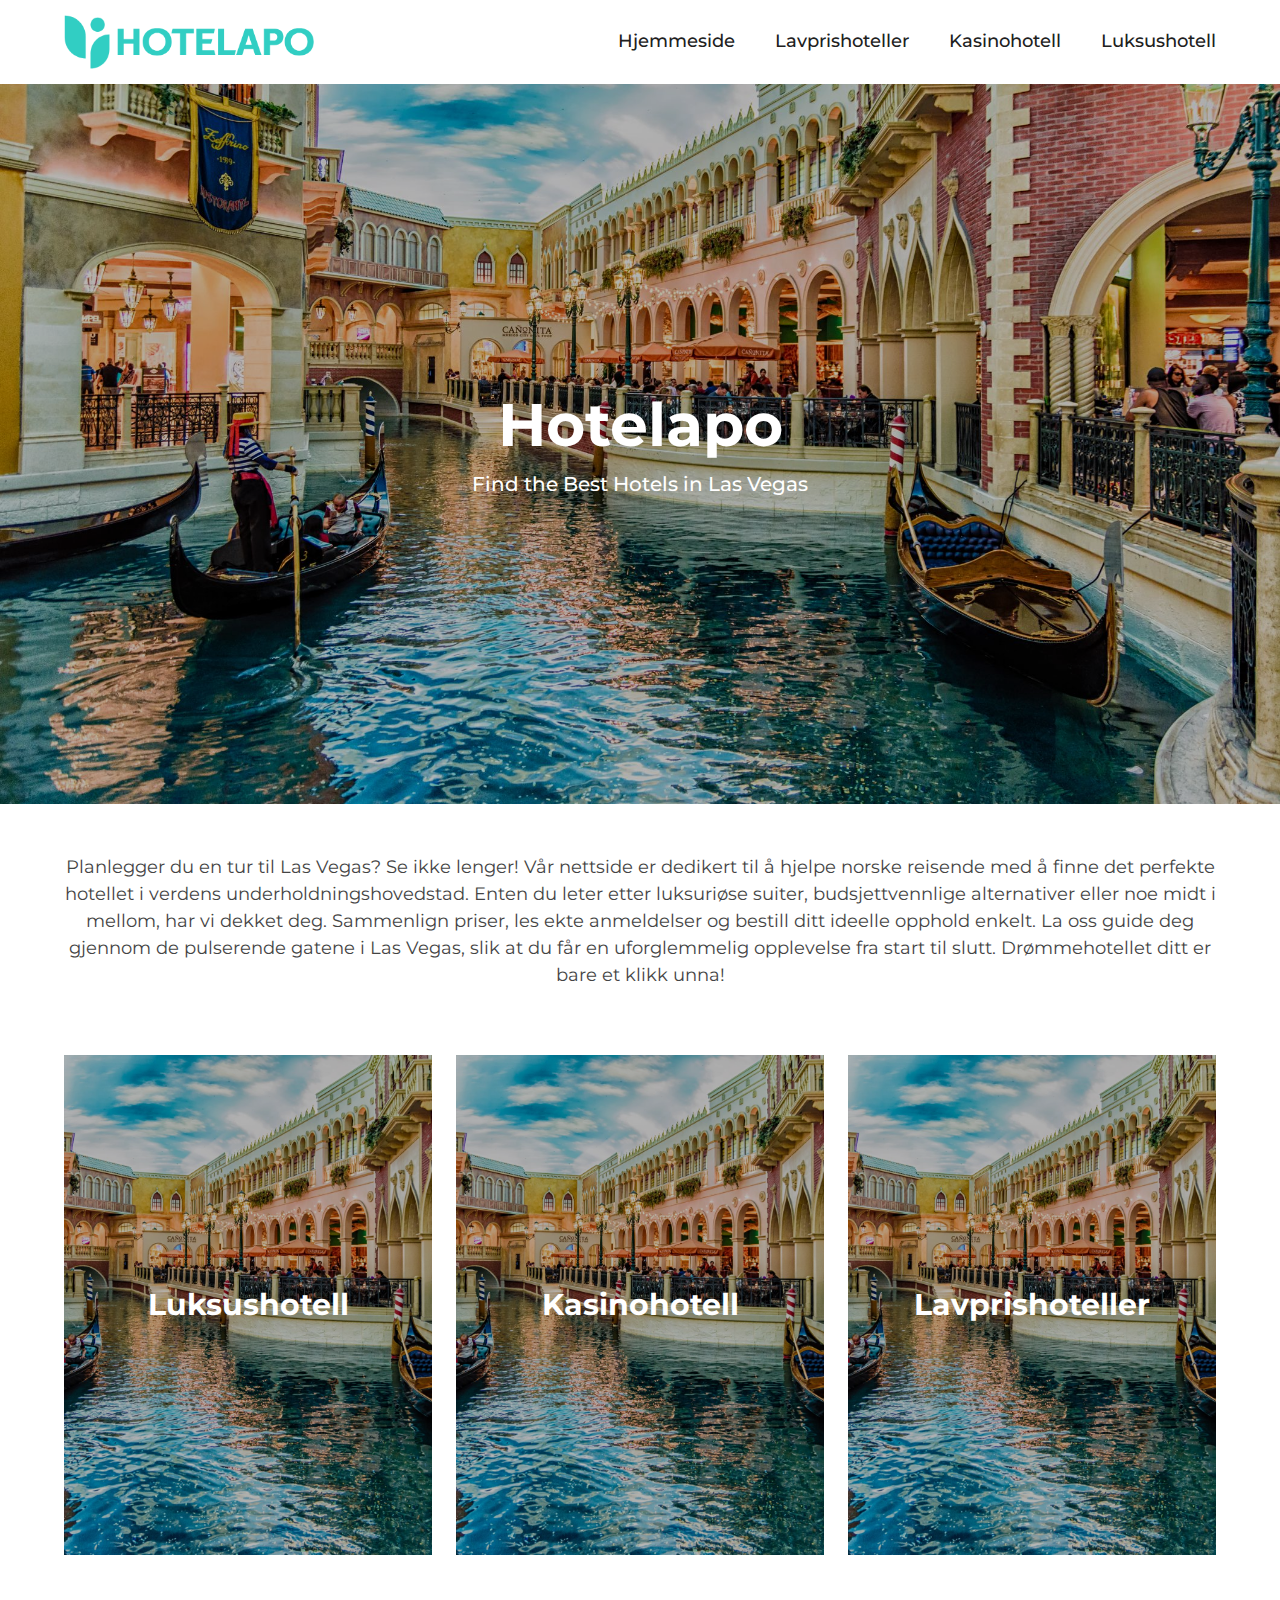
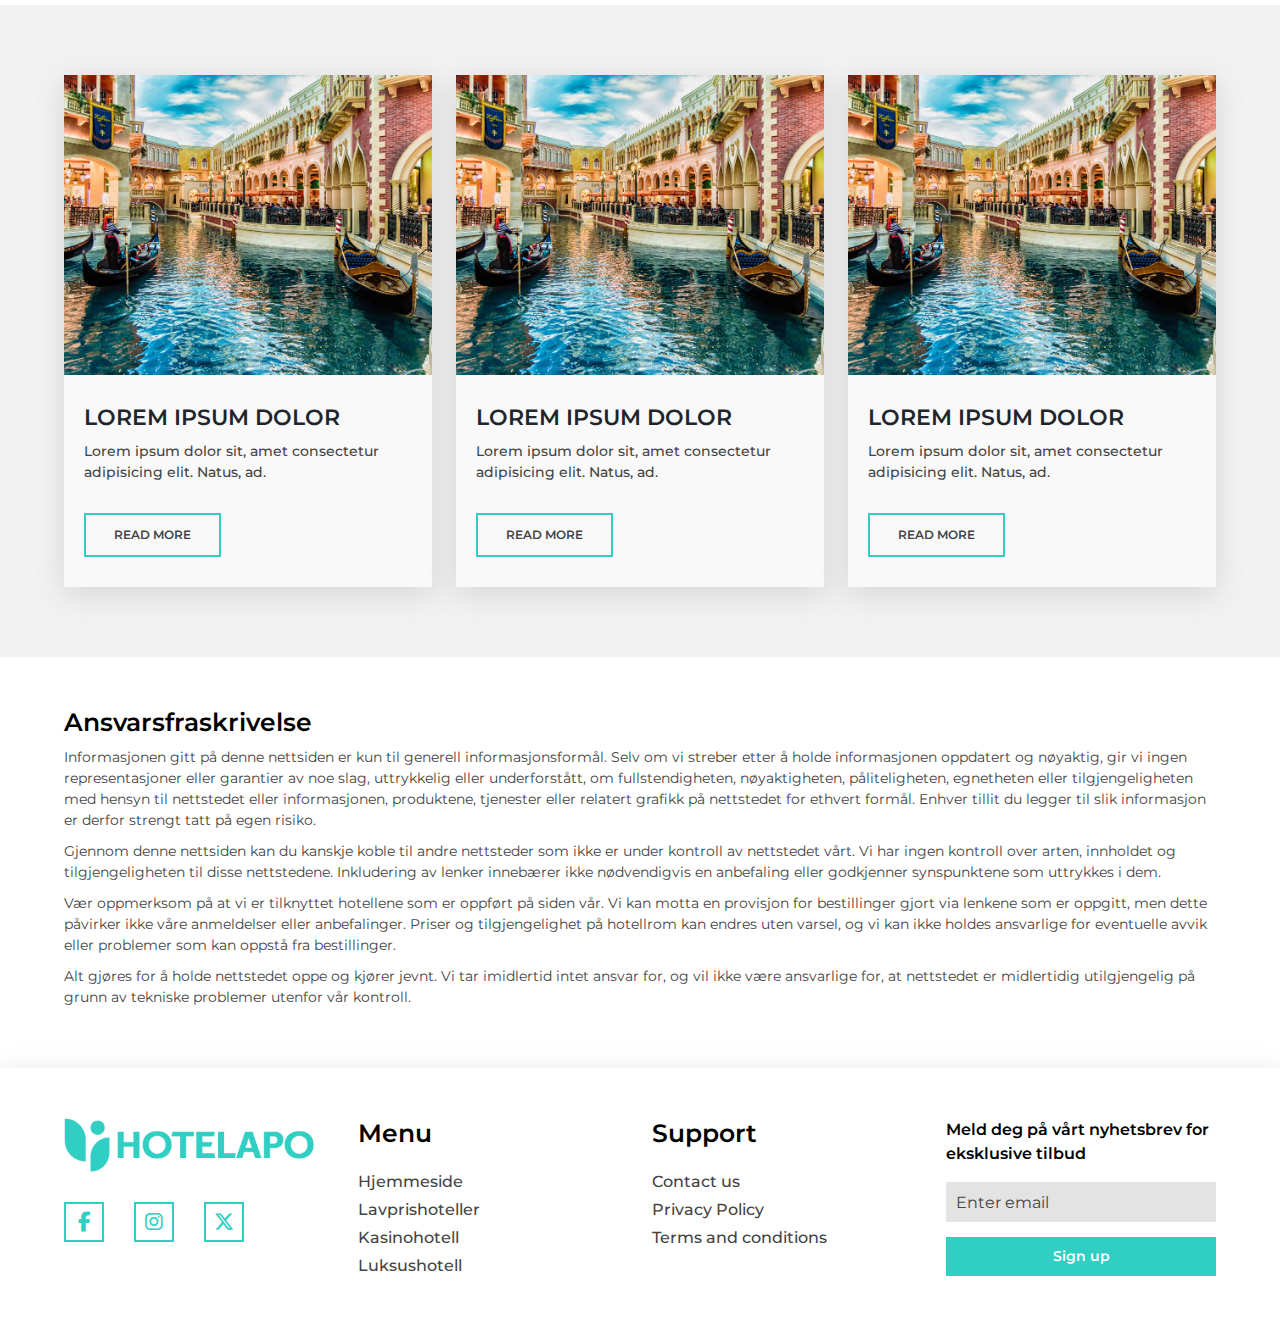
==== index.html @ bb87f0e7 "first commit" ====
<!DOCTYPE html>
<html lang="en">
<head>
    <meta charset="UTF-8">
    <meta name="viewport" content="width=device-width, initial-scale=1.0">
    <link rel="stylesheet" href="assets/css/bootstrap.min.css">
    <link rel="stylesheet" href="https://cdnjs.cloudflare.com/ajax/libs/font-awesome/6.5.2/css/all.min.css">
    <link rel="icon" href="assets/images/fav.png">
    <link rel="stylesheet" href="assets/css/style.css">
    <link rel="stylesheet" href="assets/css/media.css">
    <title>Hjemmeside</title>

</head>
<body>
   

    <div class="site-header">
        <div class="container">
            <nav>
                <div class="site-logo">
                    <a href="index.html">
                        <img src="assets/images/logo.png" alt="">
                    </a>
                </div>
                <div class="main-nav">
                    <ul>
                        <li>
                            <a href="index.html">
                                Hjemmeside
                            </a>
                        </li>
                        <li>
                            <a href="lavprishoteller.html">
                                Lavprishoteller
                            </a>
                        </li>
                        <li>
                            <a href="#">
                                Kasinohotell
                            </a>
                        </li>
                        <li>
                            <a href="#">
                                Luksushotell
                            </a>
                        </li>
                    </ul>
                </div>
            </nav>
        </div>
    </div>

    <div class="site-banner">
        <div class="banner-wrap">
            <div class="banner-text">
                <h1>
                    Hotelapo
                </h1>
                <p>
                    Find the Best Hotels in Las Vegas
                </p>
            </div>
        </div>
    </div>

    <div class="top-text ptb-50">
        <div class="container">
                <p>
                    Planlegger du en tur til Las Vegas? Se ikke lenger! Vår nettside er dedikert til å hjelpe
                    norske reisende med å finne det perfekte hotellet i verdens underholdningshovedstad. Enten
                    du leter etter luksuriøse suiter, budsjettvennlige alternativer eller noe midt i mellom, har vi
                    dekket deg. Sammenlign priser, les ekte anmeldelser og bestill ditt ideelle opphold enkelt. La
                    oss guide deg gjennom de pulserende gatene i Las Vegas, slik at du får en uforglemmelig
                    opplevelse fra start til slutt. Drømmehotellet ditt er bare et klikk unna!
                </p>
        </div>
    </div>

    <div class="link-wrap pb-50">
        <div class="container">
            <div class="row">
                <div class="col-md-4">
                    <div class="link-card">
                        <a href="#">
                            <h3>
                                Luksushotell
                            </h3>
                        </a>
                    </div>
                </div>
                <div class="col-md-4">
                    <div class="link-card">
                        <a href="#">
                            <h3>
                                Kasinohotell
                            </h3>
                        </a>
                    </div>
                </div>
                <div class="col-md-4">
                    <div class="link-card">
                        <a href="#">
                            <h3>
                                Lavprishoteller
                            </h3>
                        </a>
                    </div>
                </div>
            </div>
        </div>
    </div>

    <div class="bolg-sec ">
        <div class="container">
            <div class="row">
                <div class="col-md-4">
                    <div class="blog-wrap">
                        <div class="blog-img">
                            <a href="#">
                                <img src="assets/images/banner.jpg" alt="">
                            </a>
                        </div>
                        <div class="blog-text-wrap">
                            <div class="blog-text">
                                <h3>
                                    Lorem ipsum dolor 
                                </h3>
                                <p>
                                    Lorem ipsum dolor sit, amet consectetur adipisicing elit. Natus, ad.
                                </p>
                            </div>
                            <div class="read-more">
                                <a href="#">
                                    Read More
                                </a>
                            </div>
                        </div>
                    </div>
                </div>

                <div class="col-md-4">
                    <div class="blog-wrap">
                        <div class="blog-img">
                            <a href="#">
                                <img src="assets/images/banner.jpg" alt="">
                            </a>
                        </div>
                        <div class="blog-text-wrap">
                            <div class="blog-text">
                                <h3>
                                    Lorem ipsum dolor 
                                </h3>
                                <p>
                                    Lorem ipsum dolor sit, amet consectetur adipisicing elit. Natus, ad.
                                </p>
                            </div>
                            <div class="read-more">
                                <a href="#">
                                    Read More
                                </a>
                            </div>
                        </div>
                    </div>
                </div>

                <div class="col-md-4">
                    <div class="blog-wrap">
                        <div class="blog-img">
                            <a href="#">
                                <img src="assets/images/banner.jpg" alt="">
                            </a>
                        </div>
                        <div class="blog-text-wrap">
                            <div class="blog-text">
                                <h3>
                                    Lorem ipsum dolor 
                                </h3>
                                <p>
                                    Lorem ipsum dolor sit, amet consectetur adipisicing elit. Natus, ad.
                                </p>
                            </div>
                            <div class="read-more">
                                <a href="#">
                                    Read More
                                </a>
                            </div>
                        </div>
                    </div>
                </div>
            </div>
        </div>
    </div>

    <div class="disclaimer-sec ptb-50">
        <div class="container">
            <h3>
                Ansvarsfraskrivelse
            </h3>
            <p>
                Informasjonen gitt på denne nettsiden er kun til generell informasjonsformål. Selv om vi streber etter å holde informasjonen
                oppdatert og nøyaktig, gir vi ingen representasjoner eller garantier av noe slag, uttrykkelig eller underforstått, om
                fullstendigheten, nøyaktigheten, påliteligheten, egnetheten eller tilgjengeligheten med hensyn til nettstedet eller informasjonen,
                produktene, tjenester eller relatert grafikk på nettstedet for ethvert formål. Enhver tillit du legger til slik informasjon er derfor
                strengt tatt på egen risiko.
            </p>
            <p>
                Gjennom denne nettsiden kan du kanskje koble til andre nettsteder som ikke er under kontroll av nettstedet vårt. Vi har ingen
                kontroll over arten, innholdet og tilgjengeligheten til disse nettstedene. Inkludering av lenker innebærer ikke nødvendigvis en
                anbefaling eller godkjenner synspunktene som uttrykkes i dem.
            </p>
            <p>
                Vær oppmerksom på at vi er tilknyttet hotellene som er oppført på siden vår. Vi kan motta en provisjon for bestillinger gjort via
                lenkene som er oppgitt, men dette påvirker ikke våre anmeldelser eller anbefalinger. Priser og tilgjengelighet på hotellrom kan
                endres uten varsel, og vi kan ikke holdes ansvarlige for eventuelle avvik eller problemer som kan oppstå fra bestillinger.
            </p>
            <p>
                Alt gjøres for å holde nettstedet oppe og kjører jevnt. Vi tar imidlertid intet ansvar for, og vil ikke være ansvarlige for, at
                nettstedet er midlertidig utilgjengelig på grunn av tekniske problemer utenfor vår kontroll.
            </p>
        </div>
    </div>


    <div class="site-footer ptb-50">
        <div class="container">
            <div class="row">
                <div class="col-md-3">
                    <div class="footer-logo">
                        <a href="index.html">
                            <img src="assets/images/logo.png" alt="">
                        </a>
                    </div>
                    <div class="social-links">
                        <ul>
                            <li>
                                <a href="#">
                                    <i class="fa-brands fa-facebook-f"></i>
                                </a>
                            </li>
                            <li>
                                <a href="#">
                                    <i class="fa-brands fa-instagram"></i>
                                </a>
                            </li>
                            <li>
                                <a href="#">
                                    <i class="fa-brands fa-x-twitter"></i>
                                </a>
                            </li>
                        </ul>
                    </div>
                </div>
                <div class="col-md-3">
                    <div class="footer-heading">
                        <h3>
                            Menu
                        </h3>
                    </div>
                    <div class="footer-links">
                        <ul>
                            <li>
                                <a href="#">
                                    Hjemmeside
                                </a>
                            </li>
                            <li>
                                <a href="#">
                                    Lavprishoteller
                                </a>
                            </li>
                            <li>
                                <a href="#">
                                    Kasinohotell
                                </a>
                            </li>
                            <li>
                                <a href="#">
                                    Luksushotell
                                </a>
                            </li>
                        </ul>
                    </div>
                </div>
                <div class="col-md-3">
                    <div class="footer-heading">
                        <h3>
                           Support
                        </h3>
                    </div>
                    <div class="footer-links">
                        <ul>
                            <li>
                                <a href="mailto:info@hotelapo.com">
                                    Contact us
                                </a>
                            </li>
                            <li>
                                <a href="#">
                                    Privacy Policy
                                </a>
                            </li>
                            <li>
                                <a href="#">
                                    Terms and conditions
                                </a>
                            </li>
                          
                        </ul>
                    </div>
                </div>
                <div class="col-md-3">
                    <div class="news-letter">
                        <p>
                            Meld deg på vårt nyhetsbrev for eksklusive tilbud
                        </p>
                        <form >
                            <input type="email" placeholder="Enter email">
                            <button>Sign up</button>
                        </form>
                    </div>
                </div>
            </div>
        </div>
    </div>


     <script src="assets/js/jquery-3.7.1.min.js"></script>
     <script src="assets/js/bootstrap.bundle.min.js"></script>
     <script src="assets/js/custom.js"></script>

 
</body>
</html>
---- assets/css/style.css ----
@import url('https://fonts.googleapis.com/css2?family=Montserrat:ital,wght@0,100..900;1,100..900&display=swap');

*{
    margin: 0;
    padding: 0;
    box-sizing: border-box;
}
body{
    margin: 0;
    padding: 0;
    font-family: "Montserrat", sans-serif;
}
ul{
    list-style:none;
    padding-left:0;
    margin-bottom:0
}
a{
    text-decoration:none
}
img{
    max-width: 100%;
}
.container{
    max-width:1300px;
    padding: 0 5%;

}
.ptb-70{
    padding:70px 0
}
.ptb-50{
    padding:50px 0
}
.pt-50{
padding-top: 50px;
}
.pb-50{
    padding-bottom: 50px;
}
.ptb-30{
    padding:30px 0
}


/* header css start  */
.site-header {
    box-shadow: rgba(100, 100, 111, 0.2) 0px 7px 29px 0px;
    padding: 15px 0;
}
.site-logo img {
    max-width: 250px;
}
.main-nav ul li a {
    font-size: 18px;
    font-weight: 500;
    color: #202020;
    position: relative;
    transition: all 0.3s linear;
}
.main-nav ul li a::before{
    content: '';
    position: absolute;
    bottom: -7px;
    left: 0;
    width: 0%;
    height: 1px;
    background-color: #31cec3;
    transition: all 0.3s linear;

}
.main-nav ul li a:hover::before, .main-nav ul li a.active{
    width: 100%;
}
.main-nav ul li a:hover, .main-nav ul li a.active{
    color: #31cec3;
}
.main-nav ul {
    display: flex;
    align-items: center;
    gap: 40px;
}
nav {
    display: flex;
    align-items: center;
    justify-content: space-between;
}
/* header css end */

/* banner section css start */
.site-banner{
    background-image: url(../images/banner.jpg);
    background-position: center;
    background-repeat: no-repeat;
    background-size: cover;
    height: 80vh;
    position: relative;
}
.site-banner::before, .link-card a::before{
    content: '';
    position: absolute;
    top: 0;
    left: 0;
    height: 100%;
    width: 100%;
    background-color: #00000047;
}
.banner-wrap{
    height: 100%;
    width: 100%;
    display: flex;
    justify-content: center;
    align-items: center;
    position: relative;
}
.banner-text h1 {
    color: #fff;
    font-size: 60px;
    font-weight: 700;
    text-align: center;
}
.banner-text p{
    font-size: 20px;
    color: #fff;
    text-align: center;
    margin-bottom: 0;
    font-weight: 500;
}
.top-text p{
    font-size: 18px;
    text-align: center;
    color: #444;
}
/* banner section css end */

/* link card section css start */
.link-card{
    background-image: url(../images/banner.jpg);
    background-position: center;
    background-repeat: no-repeat;
    background-size: cover;
    height: 500px;

}
.link-card a{
    height: 100%;
    width: 100%;
    display: flex;
    align-items: center;
    justify-content: center;
    position: relative;
}
.link-card h3 {
    font-size: 30px;
    color: #fff;
    font-weight: 700;
    margin-bottom: 0;
    position: relative;
}
/* link card section css end */

/* blog card css start */
.blog-img {
    height: 300px;
}
.blog-img img{
    height: 100%;
    width: 100%;
    object-fit: cover;
}
.blog-wrap {
    background-color: #f9f9f9;
    box-shadow: rgba(100, 100, 111, 0.2) 0px 7px 29px 0px;
}
.blog-text h3 {
    font-size: 22px;
    font-weight: 600;
    text-transform: uppercase;
    margin-bottom: 10px;
}
.blog-text p {
    font-size: 14px;
    color: #444;
    font-weight: 500;
}
.read-more {
    margin-top: 30px;
}
.read-more a{
    border: 2px solid #31cec3;
    color: #444;
    display: inline-block;
    font-weight: 600;
    font-size: 12px;
    line-height: 24px;
    padding: 8px 28px;
    text-transform: uppercase;
    text-decoration: none;
    transition: all 1s ease 0s;
}
.read-more a:hover{
    background-color: #31cec3;
    color: #fff;
}
.blog-text-wrap{
    padding: 30px 20px;
}
.bolg-sec {
    background-color: #f2f2f2;
    padding: 70px 0;
}
/* blog card css end */
/* disclaimer section css start */
.disclaimer-sec h3 {
    font-size: 25px;
    color: #000;
    font-weight: 600;
    margin-bottom: 10px;
}
.disclaimer-sec p {
    font-size: 14px;
    margin-bottom: 10px;
    color: #444;
}
/* disclaimer section css end */
/* footer section css start */
.site-footer{
    box-shadow: rgba(100, 100, 111, 0.2) 0px 7px 29px 0px;
}
.footer-logo img {
    max-width: 250px;
}
.social-links ul li a {
    display: flex;
    justify-content: center;
    align-items: center;
    height: 40px;
    width: 40px;
    border: 2px solid #31cec3;
    padding: 5px;
    font-size: 20px;
    color: #31cec3;
    transition: all 0.3s linear;


}
.social-links ul li a:hover{
    background-color: #31cec3;
    color: #fff;
}
.social-links ul {
    display: flex;
    gap: 30px;
    align-items: center;
}
.footer-logo {
    margin-bottom: 30px;
}
.footer-heading{
    margin-bottom: 20px;
}
.footer-heading h3 {
    font-size: 25px;
    font-weight: 600;
    color: #000;
    line-height: normal;
}
.footer-links ul li a {
    font-size: 16px;
    color: #444;
    font-weight: 500;
}
.footer-links ul li{
    padding: 2px 0;
}
.news-letter p {
    color: #000;
    font-weight: 600;
    font-size: 16px;
    
}
.news-letter input {
    width: 100%;
    height: 40px;
    border: none;
    background-color: #44444426;
    padding: 10px;
}
.news-letter input::placeholder{
    color: #444;
}
.news-letter button {
    width: 100%;
    display: flex;
    align-items: center;
    justify-content: center;
    background-color: #31cec3;

    border: 2px solid #31cec3;
    margin-top: 15px;
    padding: 7px;
    font-size: 14px;
    font-weight: 600;
    color: #ffffff;
}
/* footer section end */

/* sub pages css start */
.moretext, .moretextt {
    display: none;
  }
  a.moreless-button {
    border: 2px solid #31cec3;
    color: #444;
    display: inline-block;
    font-weight: 600;
    font-size: 12px;
    line-height: 24px;
    padding: 8px 28px;
    text-transform: uppercase;
    text-decoration: none;
    transition: all 1s ease 0s;
}
.more-btn{
    text-align: center;
}
a.moreless-button:hover{
    background-color: #31cec3;
    color: #fff;
}
.site-heading h2 {
    text-align: center;
    font-size: 35px;
    padding: 0 30px;
    font-weight: 500;
    text-transform: uppercase;
    padding-bottom: 30px;
    line-height: 1.1;
    background-image: url(../images/section-seprator.png);
    background-repeat: no-repeat;
    background-position: center bottom;
}
.hote-img {
    height: 350px;
}
.hote-img img{
    height: 100%;
    width: 100%;
    object-fit: cover;
}
.hotel-text h3 {
    font-size: 25px;
    font-weight: 700;
    margin-bottom: 10px;
    line-height: 1.1;
    color: #000;
}
.hotel-text p {
    font-size: 14px;
    color: #000;
}
.hotel-text ul {
    list-style: disc;
    padding-left: 20px;
    margin: 10px;
}
.hotel-text ul li {
    font-size: 14px;
    font-weight: 500;
    color: #000;
    padding: 1px 0;
}
.hotel-wrap {
    background-color: #f2f2f2;
}
.hotel-text {
    padding: 20px;
}
.price p {
    margin-bottom: 0;
    color: #31cec3;
    font-weight: 500;
}
.read-vist-btn {
    display: flex;
    gap: 10px;
    align-items: center;
}
.read-vist-btn .read-more{
    margin-top: 10px;
}
/* sub pages css end */
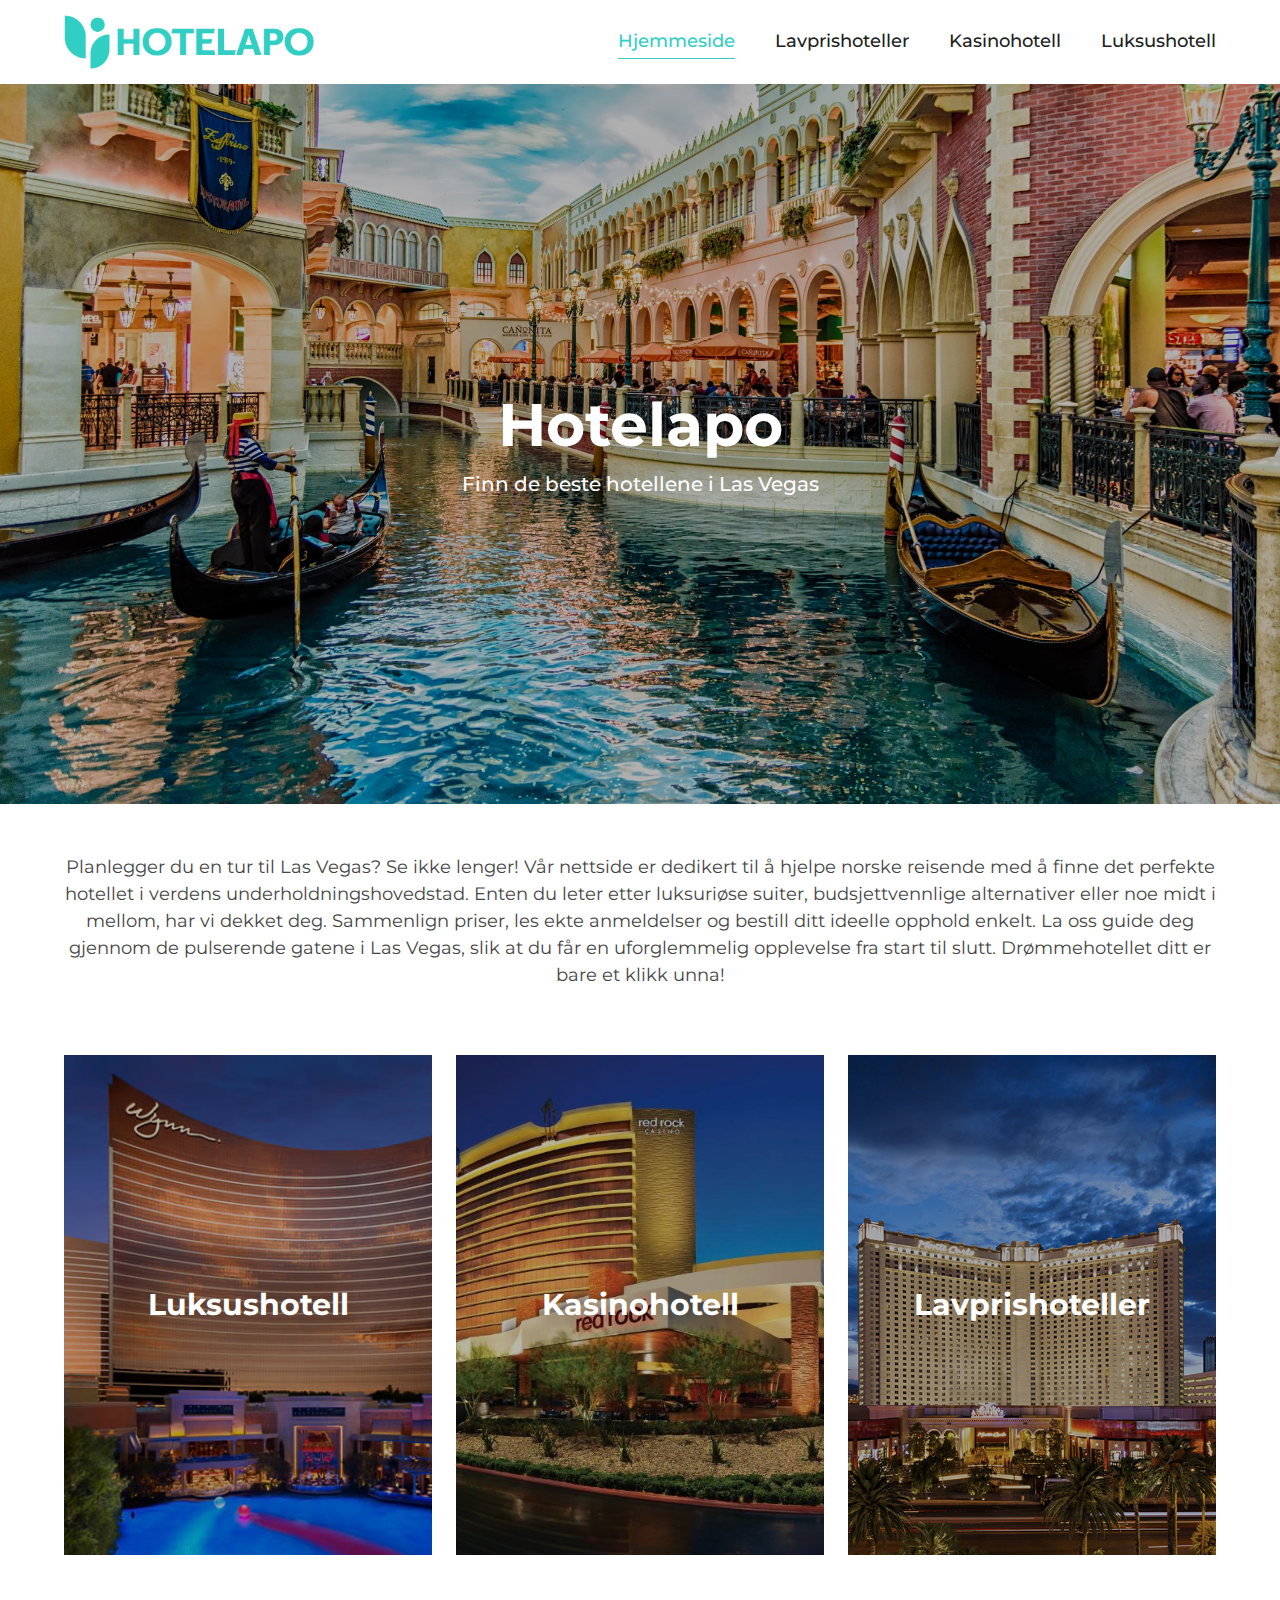
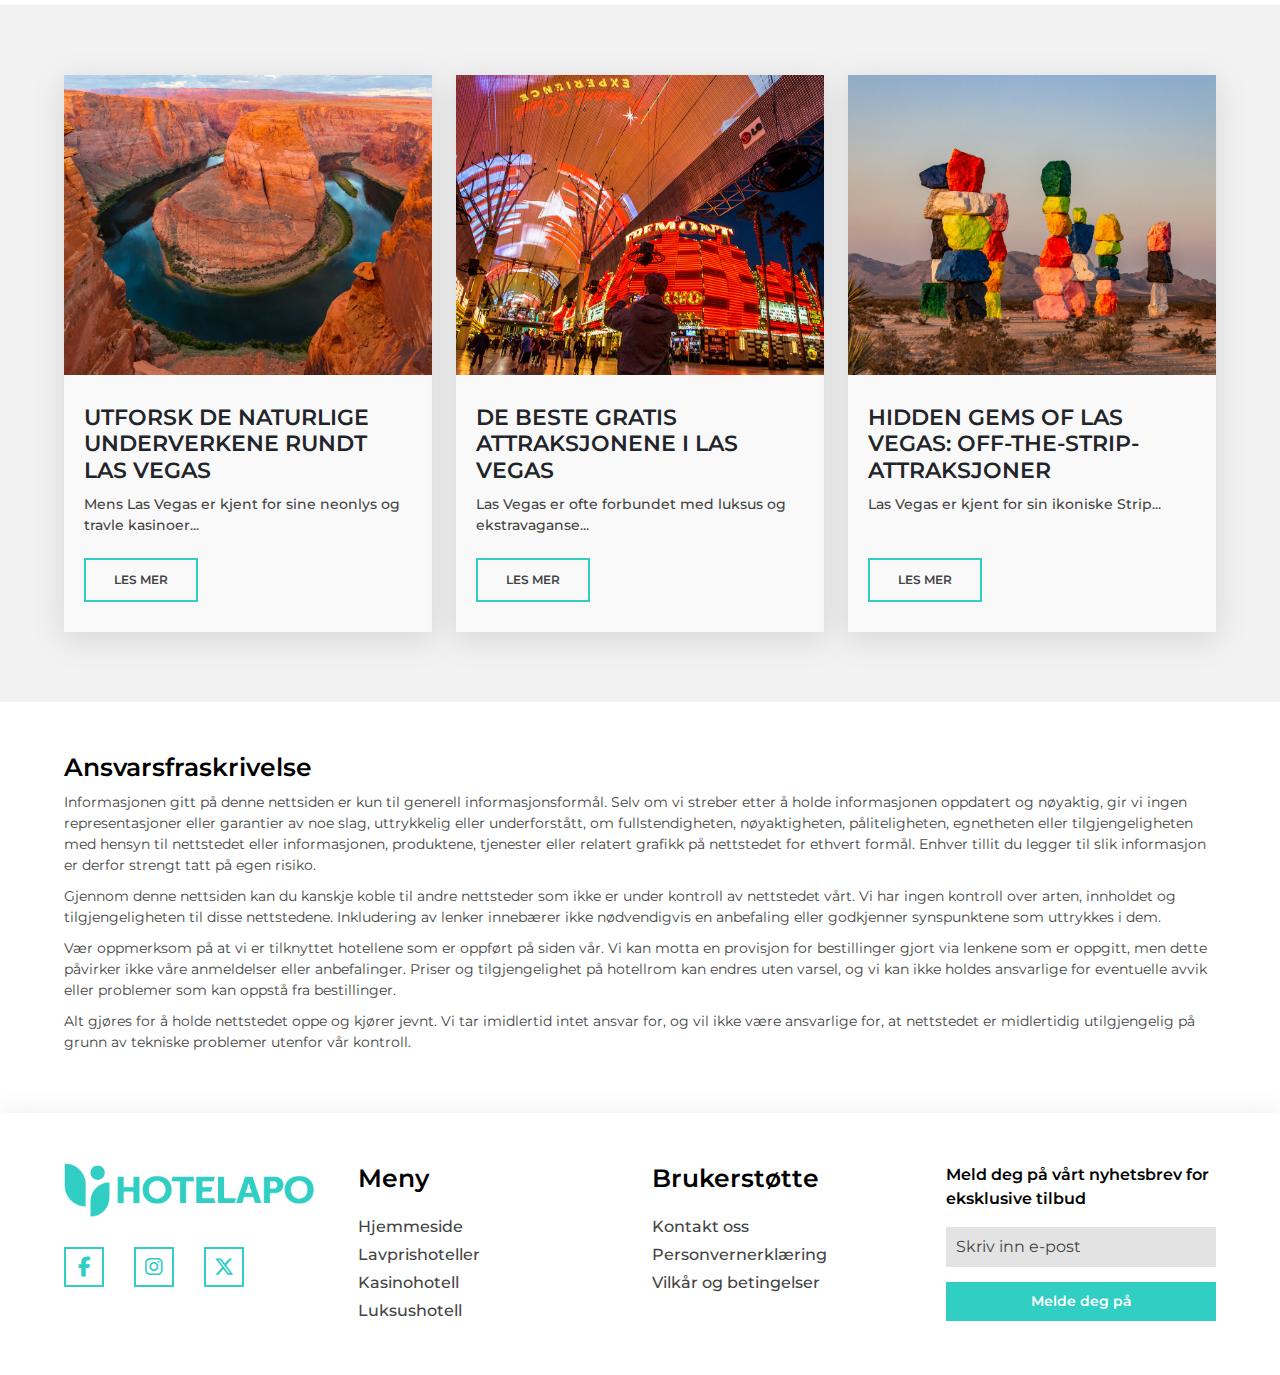
==== commit 47a6fcb2: "done" ====
--- a/index.html
+++ b/index.html
@@ -25,7 +25,7 @@
                 <div class="main-nav">
                     <ul>
                         <li>
-                            <a href="index.html">
+                            <a href="index.html" class="active">
                                 Hjemmeside
                             </a>
                         </li>
@@ -35,16 +35,22 @@
                             </a>
                         </li>
                         <li>
-                            <a href="#">
+                            <a href="kasinohotell.html">
                                 Kasinohotell
                             </a>
                         </li>
                         <li>
-                            <a href="#">
+                            <a href="luksushotell.html">
                                 Luksushotell
                             </a>
                         </li>
                     </ul>
+                    <div class="close">
+                        <i class="fa-solid fa-x"></i>
+                    </div>
+                </div>
+                <div class="toggle">
+                    <i class="fa-solid fa-bars"></i>
                 </div>
             </nav>
         </div>
@@ -57,7 +63,8 @@
                     Hotelapo
                 </h1>
                 <p>
-                    Find the Best Hotels in Las Vegas
+              
+                    Finn de beste hotellene i Las Vegas
                 </p>
             </div>
         </div>
@@ -80,8 +87,8 @@
         <div class="container">
             <div class="row">
                 <div class="col-md-4">
-                    <div class="link-card">
-                        <a href="#">
+                    <div class="link-card" style="background-image: url(assets/images/link-card-1.jpg);">
+                        <a href="luksushotell.html">
                             <h3>
                                 Luksushotell
                             </h3>
@@ -89,8 +96,8 @@
                     </div>
                 </div>
                 <div class="col-md-4">
-                    <div class="link-card">
-                        <a href="#">
+                    <div class="link-card" style="background-image: url(assets/images/link-card-2.jpg);">
+                        <a href="kasinohotell.html">
                             <h3>
                                 Kasinohotell
                             </h3>
@@ -98,8 +105,8 @@
                     </div>
                 </div>
                 <div class="col-md-4">
-                    <div class="link-card">
-                        <a href="#">
+                    <div class="link-card" style="background-image: url(assets/images/link-card-3.jpg);">
+                        <a href="lavprishoteller.html">
                             <h3>
                                 Lavprishoteller
                             </h3>
@@ -116,22 +123,22 @@
                 <div class="col-md-4">
                     <div class="blog-wrap">
                         <div class="blog-img">
-                            <a href="#">
-                                <img src="assets/images/banner.jpg" alt="">
+                            <a href="blog.html">
+                                <img src="assets/images/blog2.jpg" alt="">
                             </a>
                         </div>
                         <div class="blog-text-wrap">
                             <div class="blog-text">
                                 <h3>
-                                    Lorem ipsum dolor 
+                                    Utforsk de naturlige underverkene rundt Las Vegas
                                 </h3>
                                 <p>
-                                    Lorem ipsum dolor sit, amet consectetur adipisicing elit. Natus, ad.
+                                    Mens Las Vegas er kjent for sine neonlys og travle kasinoer...
                                 </p>
                             </div>
                             <div class="read-more">
-                                <a href="#">
-                                    Read More
+                                <a href="blog.html">
+                                    Les mer
                                 </a>
                             </div>
                         </div>
@@ -141,22 +148,22 @@
                 <div class="col-md-4">
                     <div class="blog-wrap">
                         <div class="blog-img">
-                            <a href="#">
-                                <img src="assets/images/banner.jpg" alt="">
+                            <a href="blog.html">
+                                <img src="assets/images/blog3.jpg" alt="">
                             </a>
                         </div>
                         <div class="blog-text-wrap">
                             <div class="blog-text">
                                 <h3>
-                                    Lorem ipsum dolor 
+                                    De beste gratis attraksjonene i Las Vegas
                                 </h3>
                                 <p>
-                                    Lorem ipsum dolor sit, amet consectetur adipisicing elit. Natus, ad.
+                                    Las Vegas er ofte forbundet med luksus og ekstravaganse...
                                 </p>
                             </div>
                             <div class="read-more">
-                                <a href="#">
-                                    Read More
+                                <a href="blog.html">
+                                    Les mer
                                 </a>
                             </div>
                         </div>
@@ -166,22 +173,22 @@
                 <div class="col-md-4">
                     <div class="blog-wrap">
                         <div class="blog-img">
-                            <a href="#">
-                                <img src="assets/images/banner.jpg" alt="">
+                            <a href="blog.html">
+                                <img src="assets/images/blog4.jpg" alt="">
                             </a>
                         </div>
                         <div class="blog-text-wrap">
                             <div class="blog-text">
                                 <h3>
-                                    Lorem ipsum dolor 
+                                    Hidden Gems of Las Vegas: Off-the-Strip-attraksjoner
                                 </h3>
                                 <p>
-                                    Lorem ipsum dolor sit, amet consectetur adipisicing elit. Natus, ad.
+                                    Las Vegas er kjent for sin ikoniske Strip...
                                 </p>
                             </div>
                             <div class="read-more">
-                                <a href="#">
-                                    Read More
+                                <a href="blog.html">
+                                    Les mer
                                 </a>
                             </div>
                         </div>
@@ -253,28 +260,28 @@
                 <div class="col-md-3">
                     <div class="footer-heading">
                         <h3>
-                            Menu
+                            Meny
                         </h3>
                     </div>
                     <div class="footer-links">
                         <ul>
                             <li>
-                                <a href="#">
+                                <a href="index.html">
                                     Hjemmeside
                                 </a>
                             </li>
                             <li>
-                                <a href="#">
+                                <a href="lavprishoteller.html">
                                     Lavprishoteller
                                 </a>
                             </li>
                             <li>
-                                <a href="#">
+                                <a href="kasinohotell.html">
                                     Kasinohotell
                                 </a>
                             </li>
                             <li>
-                                <a href="#">
+                                <a href="luksushotell.html">
                                     Luksushotell
                                 </a>
                             </li>
@@ -284,24 +291,24 @@
                 <div class="col-md-3">
                     <div class="footer-heading">
                         <h3>
-                           Support
+                            Brukerstøtte
                         </h3>
                     </div>
                     <div class="footer-links">
                         <ul>
                             <li>
                                 <a href="mailto:info@hotelapo.com">
-                                    Contact us
-                                </a>
-                            </li>
-                            <li>
-                                <a href="#">
-                                    Privacy Policy
-                                </a>
-                            </li>
-                            <li>
-                                <a href="#">
-                                    Terms and conditions
+                                    Kontakt oss
+                                </a>
+                            </li>
+                            <li>
+                                <a href="privacy-policy.html">
+                                    Personvernerklæring
+                                </a>
+                            </li>
+                            <li>
+                                <a href="term-and-condition.html">
+                                    Vilkår og betingelser
                                 </a>
                             </li>
                           
@@ -314,8 +321,8 @@
                             Meld deg på vårt nyhetsbrev for eksklusive tilbud
                         </p>
                         <form >
-                            <input type="email" placeholder="Enter email">
-                            <button>Sign up</button>
+                            <input type="email" placeholder="Skriv inn e-post">
+                            <button>Melde deg på</button>
                         </form>
                     </div>
                 </div>
--- a/assets/css/style.css
+++ b/assets/css/style.css
@@ -1,45 +1,57 @@
 @import url('https://fonts.googleapis.com/css2?family=Montserrat:ital,wght@0,100..900;1,100..900&display=swap');
-
-*{
+html{
+    font-size: 16px;
+}
+* {
     margin: 0;
     padding: 0;
     box-sizing: border-box;
 }
-body{
+
+body {
     margin: 0;
     padding: 0;
     font-family: "Montserrat", sans-serif;
 }
-ul{
-    list-style:none;
-    padding-left:0;
-    margin-bottom:0
-}
-a{
-    text-decoration:none
-}
-img{
+
+ul {
+    list-style: none;
+    padding-left: 0;
+    margin-bottom: 0
+}
+
+a {
+    text-decoration: none
+}
+
+img {
     max-width: 100%;
 }
-.container{
-    max-width:1300px;
+
+.container {
+    max-width: 1300px;
     padding: 0 5%;
 
 }
-.ptb-70{
-    padding:70px 0
-}
-.ptb-50{
-    padding:50px 0
-}
-.pt-50{
-padding-top: 50px;
-}
-.pb-50{
+
+.ptb-70 {
+    padding: 70px 0
+}
+
+.ptb-50 {
+    padding: 50px 0
+}
+
+.pt-50 {
+    padding-top: 50px;
+}
+
+.pb-50 {
     padding-bottom: 50px;
 }
-.ptb-30{
-    padding:30px 0
+
+.ptb-30 {
+    padding: 30px 0
 }
 
 
@@ -48,17 +60,26 @@
     box-shadow: rgba(100, 100, 111, 0.2) 0px 7px 29px 0px;
     padding: 15px 0;
 }
+.fixed-header {
+    position: fixed;
+    z-index: 99;
+    background-color: #fff;
+    width: 100%;
+}
+
 .site-logo img {
     max-width: 250px;
 }
+
 .main-nav ul li a {
-    font-size: 18px;
+    font-size: 1.125rem;
     font-weight: 500;
     color: #202020;
     position: relative;
     transition: all 0.3s linear;
 }
-.main-nav ul li a::before{
+
+.main-nav ul li a::before {
     content: '';
     position: absolute;
     bottom: -7px;
@@ -69,26 +90,35 @@
     transition: all 0.3s linear;
 
 }
-.main-nav ul li a:hover::before, .main-nav ul li a.active{
-    width: 100%;
-}
-.main-nav ul li a:hover, .main-nav ul li a.active{
+
+.main-nav ul li a:hover::before,
+.main-nav ul li a.active::before {
+    width: 100%;
+}
+
+.main-nav ul li a:hover,
+.main-nav ul li a.active {
     color: #31cec3;
 }
+
 .main-nav ul {
     display: flex;
     align-items: center;
     gap: 40px;
 }
+
 nav {
     display: flex;
     align-items: center;
     justify-content: space-between;
 }
+.toggle, .close{
+    display: none;
+}
 /* header css end */
 
 /* banner section css start */
-.site-banner{
+.site-banner {
     background-image: url(../images/banner.jpg);
     background-position: center;
     background-repeat: no-repeat;
@@ -96,7 +126,9 @@
     height: 80vh;
     position: relative;
 }
-.site-banner::before, .link-card a::before{
+
+.site-banner::before,
+.link-card a::before {
     content: '';
     position: absolute;
     top: 0;
@@ -105,7 +137,8 @@
     width: 100%;
     background-color: #00000047;
 }
-.banner-wrap{
+
+.banner-wrap {
     height: 100%;
     width: 100%;
     display: flex;
@@ -113,28 +146,32 @@
     align-items: center;
     position: relative;
 }
+
 .banner-text h1 {
     color: #fff;
-    font-size: 60px;
+    font-size: 3.75rem;
     font-weight: 700;
     text-align: center;
 }
-.banner-text p{
-    font-size: 20px;
+
+.banner-text p {
+    font-size: 1.25rem;
     color: #fff;
     text-align: center;
     margin-bottom: 0;
     font-weight: 500;
 }
-.top-text p{
-    font-size: 18px;
+
+.top-text p {
+    font-size: 1.125rem;
     text-align: center;
     color: #444;
 }
+
 /* banner section css end */
 
 /* link card section css start */
-.link-card{
+.link-card {
     background-image: url(../images/banner.jpg);
     background-position: center;
     background-repeat: no-repeat;
@@ -142,94 +179,186 @@
     height: 500px;
 
 }
-.link-card a{
+
+.link-card a {
     height: 100%;
     width: 100%;
     display: flex;
     align-items: center;
     justify-content: center;
     position: relative;
-}
+    overflow: hidden;
+}
+
+
+
+/* Circle */
+
+.link-card a::after {
+	position: absolute;
+	top: 50%;
+	left: 50%;
+	z-index: 2;
+	display: block;
+	content: '';
+	width: 0;
+	height: 0;
+	background: rgba(255,255,255,.2);
+	-webkit-transform: translate(-50%, -50%);
+	transform: translate(-50%, -50%);
+	opacity: 0;
+}
+.link-card a:hover::after {
+	animation: circle 1.3s;
+	-webkit-animation: circle 1.3s;
+}
+@-webkit-keyframes circle {
+	0% {
+		opacity: 1;
+	}
+	40% {
+		opacity: 1;
+	}
+	100% {
+		width: 200%;
+		height: 200%;
+		opacity: 0;
+	}
+}
+@keyframes circle {
+	0% {
+		opacity: 1;
+	}
+	40% {
+		opacity: 1;
+	}
+	100% {
+		width: 200%;
+		height: 200%;
+		opacity: 0;
+	}
+}
+
+
+
 .link-card h3 {
-    font-size: 30px;
+    font-size: 1.875rem;
     color: #fff;
     font-weight: 700;
     margin-bottom: 0;
     position: relative;
 }
+
 /* link card section css end */
 
 /* blog card css start */
 .blog-img {
     height: 300px;
-}
-.blog-img img{
+    overflow: hidden;
+}
+
+.blog-wrap:hover img {
+    transform: scale(1.2);
+}
+
+.blog-img img {
     height: 100%;
     width: 100%;
     object-fit: cover;
-}
+    transition: all 0.3s linear;
+}
+
 .blog-wrap {
     background-color: #f9f9f9;
     box-shadow: rgba(100, 100, 111, 0.2) 0px 7px 29px 0px;
-}
+    height: 100%;
+    position: relative;
+    transition: all 0.3s linear;
+
+}
+.blog-wrap:hover{
+    box-shadow: rgba(0, 0, 0, 0.35) 0px 5px 15px;
+
+}
+
 .blog-text h3 {
-    font-size: 22px;
+    font-size: 1.375rem;
     font-weight: 600;
     text-transform: uppercase;
     margin-bottom: 10px;
 }
+
 .blog-text p {
-    font-size: 14px;
+    font-size: 0.875rem;
     color: #444;
     font-weight: 500;
 }
+
 .read-more {
     margin-top: 30px;
 }
-.read-more a{
+
+.read-more a {
     border: 2px solid #31cec3;
     color: #444;
     display: inline-block;
     font-weight: 600;
-    font-size: 12px;
+    font-size: 0.75rem;
     line-height: 24px;
     padding: 8px 28px;
     text-transform: uppercase;
     text-decoration: none;
     transition: all 1s ease 0s;
 }
-.read-more a:hover{
+
+.read-more a:hover {
     background-color: #31cec3;
     color: #fff;
 }
-.blog-text-wrap{
-    padding: 30px 20px;
-}
+
+.blog-text-wrap {
+    padding: 30px 20px 80px;
+}
+
+.blog-wrap .read-more {
+    position: absolute;
+    bottom: 30px;
+}
+
 .bolg-sec {
     background-color: #f2f2f2;
     padding: 70px 0;
 }
+
+.bolg-sec .col-md-6 {
+    margin-bottom: 25px;
+}
+
 /* blog card css end */
 /* disclaimer section css start */
 .disclaimer-sec h3 {
-    font-size: 25px;
+    font-size: 1.5625rem;
     color: #000;
     font-weight: 600;
     margin-bottom: 10px;
 }
+
 .disclaimer-sec p {
-    font-size: 14px;
+    font-size: 0.875rem;
     margin-bottom: 10px;
     color: #444;
 }
+
 /* disclaimer section css end */
 /* footer section css start */
-.site-footer{
+.site-footer {
     box-shadow: rgba(100, 100, 111, 0.2) 0px 7px 29px 0px;
 }
+
 .footer-logo img {
     max-width: 250px;
 }
+
 .social-links ul li a {
     display: flex;
     justify-content: center;
@@ -238,47 +367,60 @@
     width: 40px;
     border: 2px solid #31cec3;
     padding: 5px;
-    font-size: 20px;
+    font-size: 1.25rem;
     color: #31cec3;
     transition: all 0.3s linear;
 
 
 }
-.social-links ul li a:hover{
+
+.social-links ul li a:hover {
     background-color: #31cec3;
     color: #fff;
 }
+
 .social-links ul {
     display: flex;
     gap: 30px;
     align-items: center;
 }
+
 .footer-logo {
     margin-bottom: 30px;
 }
-.footer-heading{
+
+.footer-heading {
     margin-bottom: 20px;
 }
+
 .footer-heading h3 {
-    font-size: 25px;
+    font-size: 1.5625rem;
     font-weight: 600;
     color: #000;
     line-height: normal;
 }
+
 .footer-links ul li a {
-    font-size: 16px;
+    font-size: 1rem;
     color: #444;
     font-weight: 500;
 }
-.footer-links ul li{
+
+.footer-links ul li a:hover {
+    color: #31cec3;
+}
+
+.footer-links ul li {
     padding: 2px 0;
 }
+
 .news-letter p {
     color: #000;
     font-weight: 600;
-    font-size: 16px;
-    
-}
+    font-size: 1rem;
+
+}
+
 .news-letter input {
     width: 100%;
     height: 40px;
@@ -286,51 +428,77 @@
     background-color: #44444426;
     padding: 10px;
 }
-.news-letter input::placeholder{
-    color: #444;
-}
+
+.news-letter input::placeholder {
+    color: #444;
+}
+
 .news-letter button {
     width: 100%;
     display: flex;
     align-items: center;
     justify-content: center;
     background-color: #31cec3;
-
     border: 2px solid #31cec3;
     margin-top: 15px;
     padding: 7px;
-    font-size: 14px;
+    font-size: 0.875rem;
     font-weight: 600;
     color: #ffffff;
-}
+    transition: all 0.3s linear;
+
+}
+
+.news-letter button:hover {
+    background-color: transparent;
+    color: #000;
+}
+
 /* footer section end */
 
 /* sub pages css start */
-.moretext, .moretextt {
+.sub-banner {
+    height: 65vh;
+}
+
+.sub-banner .banner-text h1 {
+    font-size: 2.8125rem;
+}
+
+.sub-banner .banner-text p {
+    font-size: 1.125rem;
+}
+
+.moretext,
+.moretextt {
     display: none;
-  }
-  a.moreless-button {
+}
+
+a.moreless-button {
     border: 2px solid #31cec3;
     color: #444;
     display: inline-block;
     font-weight: 600;
-    font-size: 12px;
+    font-size: 0.75rem;
     line-height: 24px;
     padding: 8px 28px;
     text-transform: uppercase;
     text-decoration: none;
     transition: all 1s ease 0s;
 }
-.more-btn{
+
+.more-btn {
     text-align: center;
 }
-a.moreless-button:hover{
+
+a.moreless-button:hover {
     background-color: #31cec3;
     color: #fff;
 }
+
 .site-heading h2 {
     text-align: center;
-    font-size: 35px;
+    font-size: 2.1875rem;
     padding: 0 30px;
     font-weight: 500;
     text-transform: uppercase;
@@ -340,53 +508,162 @@
     background-repeat: no-repeat;
     background-position: center bottom;
 }
+
 .hote-img {
     height: 350px;
-}
-.hote-img img{
+    overflow: hidden;
+}
+.hote-img:hover img{
+    transform: scale(1.2);
+}
+.hote-img img {
     height: 100%;
     width: 100%;
     object-fit: cover;
-}
+    transition: all 0.3s linear;
+}
+
 .hotel-text h3 {
-    font-size: 25px;
+    font-size: 1.5625rem;
     font-weight: 700;
     margin-bottom: 10px;
     line-height: 1.1;
     color: #000;
 }
+
 .hotel-text p {
-    font-size: 14px;
-    color: #000;
-}
+    font-size: 0.875rem;
+    color: #000;
+}
+
 .hotel-text ul {
     list-style: disc;
     padding-left: 20px;
     margin: 10px;
 }
+
 .hotel-text ul li {
-    font-size: 14px;
+    font-size: 0.875rem;
     font-weight: 500;
     color: #000;
     padding: 1px 0;
 }
+
 .hotel-wrap {
     background-color: #f2f2f2;
-}
+    height: 100%;
+    position: relative;
+}
+
 .hotel-text {
-    padding: 20px;
-}
+    padding: 20px 20px 80px;
+}
+
 .price p {
     margin-bottom: 0;
     color: #31cec3;
     font-weight: 500;
 }
+
 .read-vist-btn {
     display: flex;
     gap: 10px;
     align-items: center;
-}
-.read-vist-btn .read-more{
+    position: absolute;
+    bottom: 20px;
+}
+
+.read-vist-btn .read-more {
     margin-top: 10px;
 }
-/* sub pages css end */+
+.site-heading {
+    margin-bottom: 50px;
+}
+
+.hotel-main .col-md-6,
+.hotel-main .col-md-12 {
+    margin-bottom: 25px;
+}
+
+/* sub pages css end */
+
+/* blog detail page css start */
+.sub-banner.blog-dtl-bnr .banner-text h1 {
+    font-size: 2.1875rem;
+    max-width: 650px;
+}
+
+.sub-banner.blog-dtl-bnr {
+    height: 45vh;
+}
+
+.detail-wrap h4 {
+    font-size: 1.375rem;
+    font-weight: 600;
+    color: #000;
+    margin-bottom: 10px;
+}
+
+.detail-wrap p {
+    font-size: 0.875rem;
+    margin-bottom: 10px;
+    color: #444;
+}
+
+.detail-wrap p strong {
+    color: #000;
+}
+
+.detail-wrap {
+    margin: 20px 0;
+}
+
+.detail-text {
+    box-shadow: rgba(100, 100, 111, 0.2) 0px 7px 29px 0px;
+    padding: 25px;
+}
+
+.detail-right {
+    box-shadow: rgba(100, 100, 111, 0.2) 0px 7px 29px 0px;
+    padding: 20px;
+}
+
+.popular-wrap {
+    display: flex;
+    justify-content: space-between;
+    gap: 10px;
+    padding: 15px 0;
+    border-bottom: 1px solid #eee;
+    margin-bottom: 15px;
+}
+
+.popular-img {
+    width: 30%;
+}
+
+.popular-img img {
+    height: 100%;
+    width: 100%;
+    object-fit: cover;
+}
+
+.popular-text {
+    width: 70%;
+}
+
+.popular-text h5 a {
+    font-size: 0.9375rem;
+    line-height: 1.1;
+    color: #000;
+    font-weight: 600;
+}
+
+.popular-heading h3 {
+    font-size:1.375rem;
+    font-weight: 600;
+    color: #000;
+    margin-bottom: 10px;
+}
+
+/* blog detail page css end */--- a/assets/css/media.css
+++ b/assets/css/media.css
@@ -0,0 +1,209 @@
+@media(max-width:1200px){
+    html{
+        font-size: 15px;
+    }
+    .site-banner {
+        height: 65vh;
+    }
+    .banner-text h1 {
+        font-size: 3.5rem;
+    }
+    .link-card {
+        height: 400px;
+    }
+    .blog-img {
+        height: 250px;
+    }
+    .blog-text-wrap {
+        padding: 30px 10px 80px;
+    }
+    .blog-text h3 {
+        font-size: 1.175rem;
+    }
+    .footer-logo img {
+        max-width: 200px;
+    }
+    .social-links ul {
+        gap: 20px;
+    }
+    .main-nav ul {
+        gap: 30px;
+    }
+    .site-logo img {
+        max-width: 200px;
+    }
+    .sub-banner {
+        height: 50vh;
+    }
+    .sub-banner .banner-text h1 {
+        font-size: 2.7rem;
+    }
+    .site-heading h2 {
+        font-size: 2rem;
+    }
+}
+
+@media(max-width:992px){
+    html{
+        font-size: 14px;
+    }
+    .toggle {
+        font-size: 1.5625rem;
+        color: #000;
+        line-height: normal;
+        display: block;
+    }
+    .main-nav ul {
+        gap: 15px;
+        flex-direction: column;
+    }
+    .main-nav {
+        position: fixed;
+        bottom: 0;
+        width: 100%;
+        height: 100vh;
+        background: #fff;
+        z-index: 99;
+        left: 0;
+        padding: 80px 0;
+        transform: translateY(100%);
+        transition: all 0.3s linear;
+  
+}
+    .close{
+        display: block;
+    }
+    .close {
+        display: block;
+        position: absolute;
+        top: 15px;
+        left: 50%;
+        transform: translateX(-50%);
+        font-size: 25px;
+        color: #000;
+    }
+    .menuToggle .main-nav {
+        transform: translateY(-0%);
+    }
+    .site-heading {
+        margin-bottom: 30px;
+    }
+    .sub-banner.blog-dtl-bnr {
+        height: 35vh;
+    }
+}
+
+@media(max-width:900px){
+    .site-banner {
+        height: 55vh;
+    }
+    .link-wrap .row {
+        flex-direction: column;
+    }
+    .link-wrap .col-md-4, .bolg-sec .col-md-4 {
+        width: 100%;
+        margin-bottom: 25px;
+    }
+    .site-footer .row {
+        flex-direction: column;
+    }
+    .site-footer .col-md-3 {
+        width: 100%;
+        margin-bottom: 30px;
+    }
+    .footer-logo {
+        margin-bottom: 20px;
+    }
+    .footer-heading {
+        margin-bottom: 10px;
+    }
+    .link-card {
+        height: 350px;
+    }
+    .hotel-main .col-md-6 {
+        width: 100%;
+    }
+    .hotel-main .row{
+        flex-direction: column;
+    }
+    .detail-main .col-md-8, .detail-main .col-md-4 {
+        width: 100%;
+    }
+    .detail-main .col-md-4 {
+        margin-top: 30px;
+    }
+    .popular-text {
+        width: 30%;
+    }
+    .popular-wrap {
+        justify-content: flex-start;
+    }
+    .popular-img {
+        width: 30%;
+        height: 110px;
+    }
+}
+
+@media(max-width:767px){
+    .site-banner {
+        height: 50vh;
+    }
+    .banner-text h1 {
+        font-size: 3.2rem;
+    }
+    .link-card {
+        height: 300px;
+    }
+    .hote-img {
+        height: 300px;
+    }
+    .hotel-text h3 {
+        font-size: 1.4rem;
+    }
+    .detail-wrap h4 {
+        word-break: break-all;
+    }
+}
+@media(max-width:375px){
+    .site-logo img {
+        max-width: 150px;
+    }
+    .banner-text h1 {
+        font-size: 3rem;
+        word-break: break-all;
+    }
+    .banner-text p {
+        word-break: break-all;
+        padding: 0 20px;
+    }
+    .ptb-50 {
+        padding: 30px 0;
+    }
+    .site-heading h2 {
+        font-size: 1.8rem;
+        word-wrap: break-word;
+        padding: 0 10px;
+        padding-bottom: 30px;
+    }
+    .read-more a {
+        padding: 8px 20px;
+    }
+    .site-banner {
+        height: 40vh;
+    }
+    .hotel-text {
+        padding: 20px 10px 80px;
+    }
+    .sub-banner.blog-dtl-bnr .banner-text h1 {
+        padding: 0 20px;
+    }
+    .popular-text {
+        width: 70%;
+    }
+    .popular-img {
+        height: 90px;
+    }
+    .detail-text {
+        padding: 20px;
+    }
+}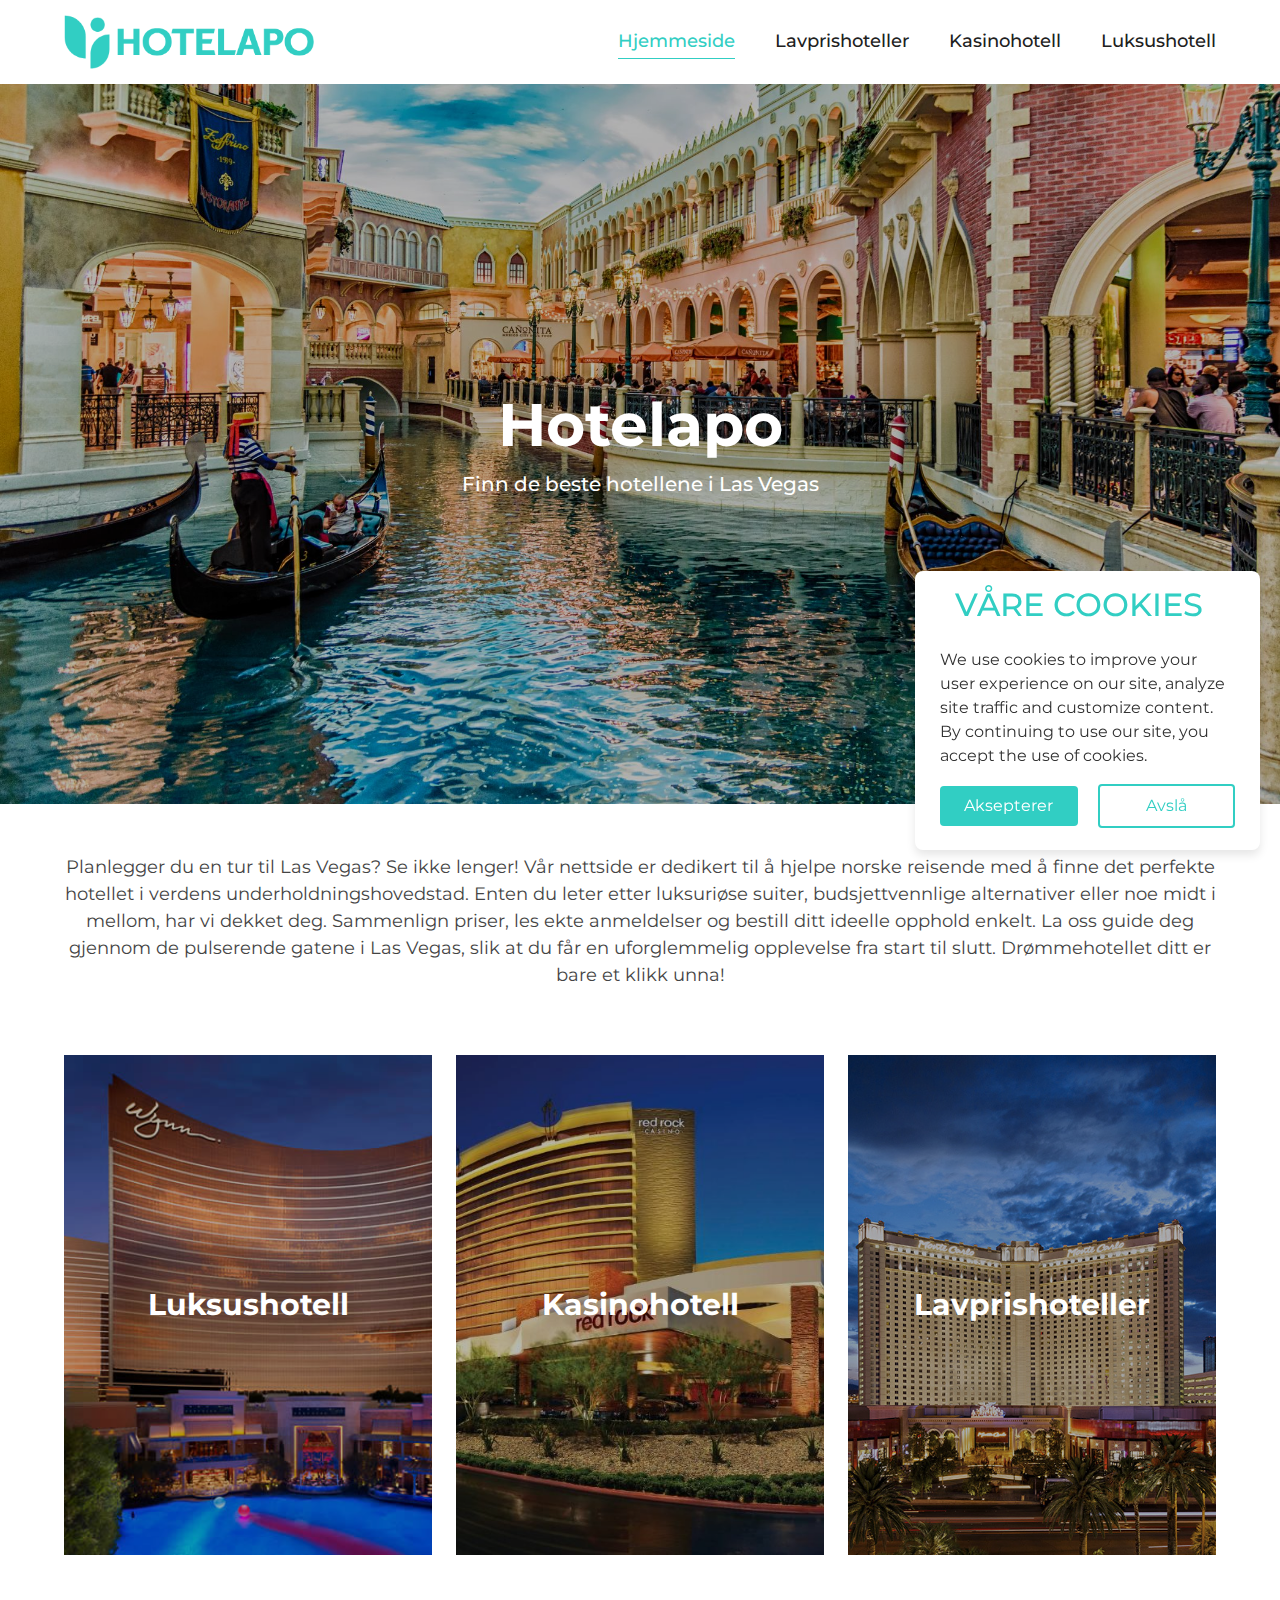
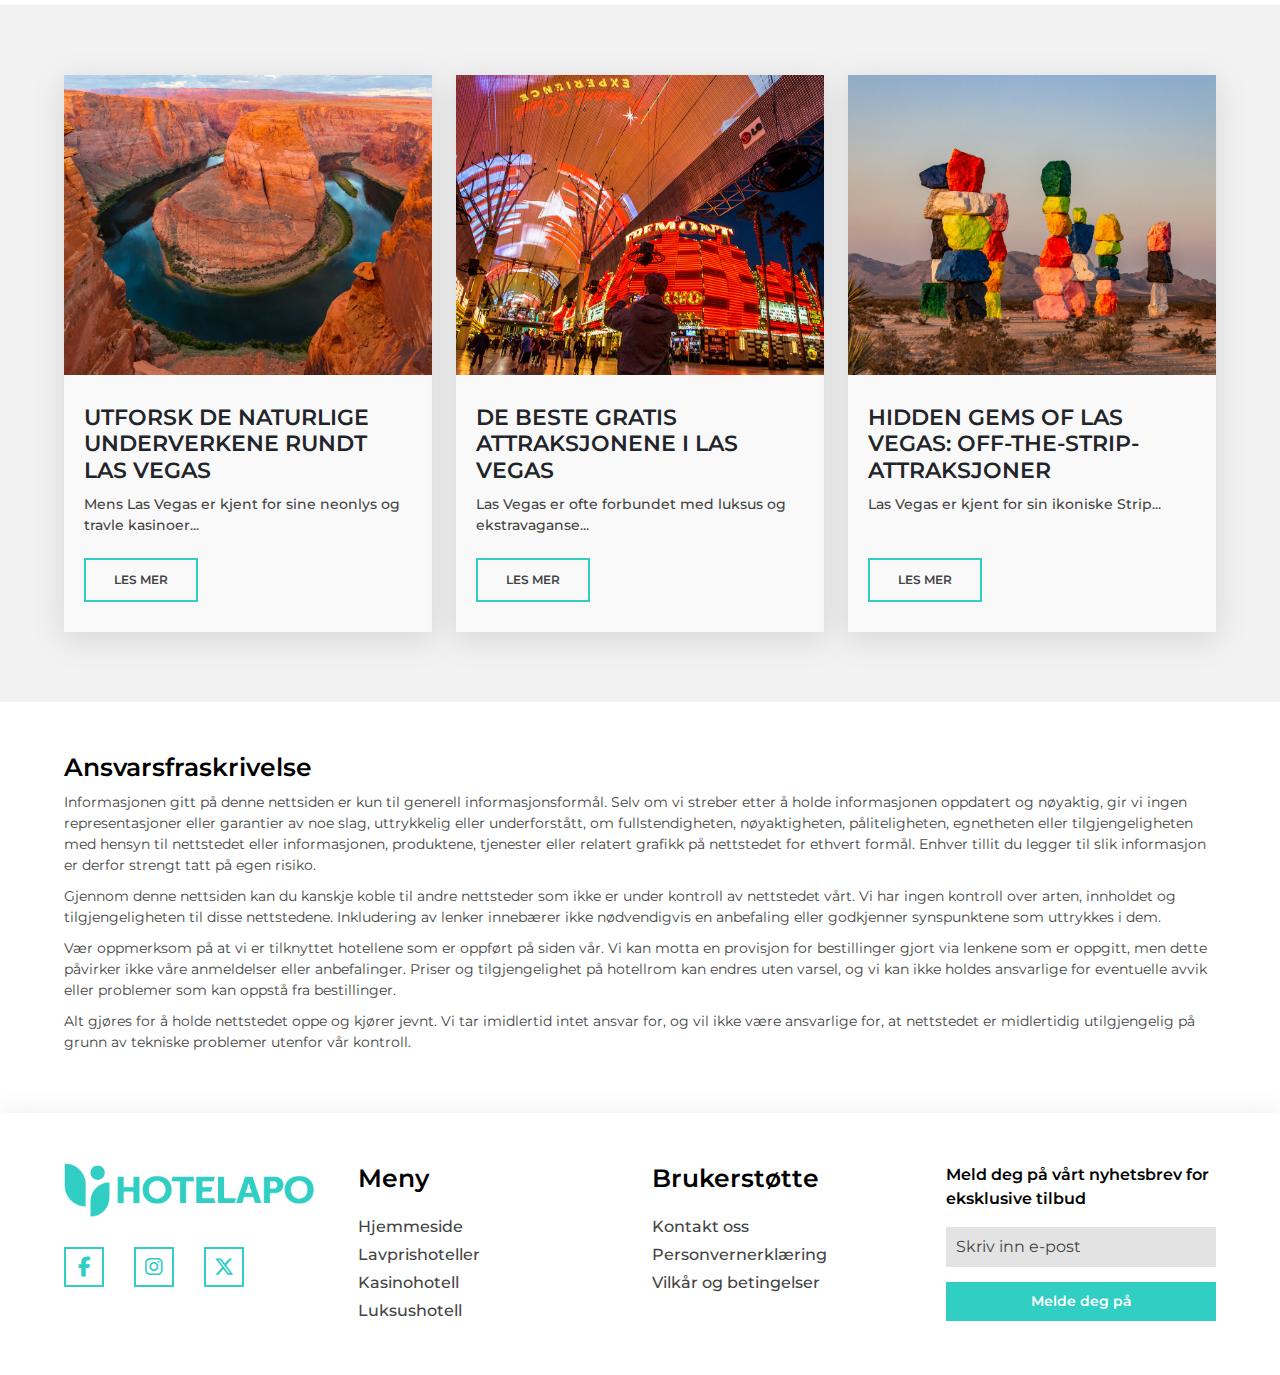
==== commit 2ece12a2: "done" ====
--- a/index.html
+++ b/index.html
@@ -9,6 +9,82 @@
     <link rel="stylesheet" href="assets/css/style.css">
     <link rel="stylesheet" href="assets/css/media.css">
     <title>Hjemmeside</title>
+
+
+    <style>
+        .wrapper {
+        position: fixed;
+        bottom: 50px;
+        right: -370px;
+        max-width: 345px;
+        width: 100%;
+        background: #fff;
+        border-radius: 8px;
+        padding: 15px 25px 22px;
+        transition: right 0.3s ease;
+        box-shadow: 0 5px 10px rgba(0, 0, 0, 0.1);
+      }
+      .wrapper.show {
+        right: 20px;
+      }
+      .wrapper .header {
+        display: flex;
+        align-items: center;
+        column-gap: 15px;
+      }
+      .header i {
+        color: #31cec3;
+        font-size: 32px;
+      }
+      .header h2 {
+        color: #31cec3;
+        font-weight: 500;
+      }
+      .wrapper .data {
+        margin-top: 16px;
+      }
+      .wrapper .data p {
+        color: #333;
+        font-size: 16px;
+      }
+      .data p a {
+        color: #31cec3;
+        text-decoration: none;
+      }
+      .data p a:hover {
+        text-decoration: underline;
+      }
+      .wrapper .buttons {
+        margin-top: 16px;
+        width: 100%;
+        display: flex;
+        align-items: center;
+        justify-content: space-between;
+      }
+      .buttons .button {
+        border: none;
+        color: #fff;
+        padding: 8px 0;
+        border-radius: 4px;
+        background: #31cec3;
+        cursor: pointer;
+        width: calc(100% / 2 - 10px);
+        transition: all 0.2s ease;
+      }
+      .buttons #acceptBtn:hover {
+        background-color: #157e77;
+      }
+      #declineBtn {
+        border: 2px solid #31cec3;
+        background-color: #fff;
+        color: #31cec3;
+      }
+      #declineBtn:hover {
+        background-color: #31cec3;
+        color: #fff;
+      }
+      </style>
+
 
 </head>
 <body>
@@ -331,10 +407,52 @@
     </div>
 
 
+
+    <div class="wrapper">
+        <div class=" header">
+          <i class="bx bx-cookie"></i>
+          <h2>VÅRE COOKIES</h2>
+        </div>
+  
+        <div class="data">
+          <p>We use cookies to improve your user experience on our site, analyze site traffic and
+            customize content. By continuing to use our site, you accept the use of cookies.</p>
+        </div>
+  
+        <div class="buttons">
+          <button class="button" id="acceptBtn">Aksepterer</button>
+          <button class="button" id="declineBtn">Avslå</button>
+        </div>
+      </div>
+
      <script src="assets/js/jquery-3.7.1.min.js"></script>
      <script src="assets/js/bootstrap.bundle.min.js"></script>
      <script src="assets/js/custom.js"></script>
-
+     <script>
+        const cookieBox = document.querySelector(".wrapper"),
+    buttons = document.querySelectorAll(".button");
+  
+  const executeCodes = () => {
+    //if cookie contains codinglab it will be returned and below of this code will not run
+    if (document.cookie.includes("codinglab")) return;
+    cookieBox.classList.add("show");
+  
+    buttons.forEach((button) => {
+      button.addEventListener("click", () => {
+        cookieBox.classList.remove("show");
+  
+        //if button has acceptBtn id
+        if (button.id == "acceptBtn") {
+          //set cookies for 1 month. 60 = 1 min, 60 = 1 hours, 24 = 1 day, 30 = 30 days
+          document.cookie = "cookieBy= codinglab; max-age=" + 60 * 60 * 24 * 30;
+        }
+      });
+    });
+  };
+  
+  //executeCodes function will be called on webpage load
+  window.addEventListener("load", executeCodes);
+      </script>
  
 </body>
 </html>--- a/assets/css/style.css
+++ b/assets/css/style.css
@@ -666,4 +666,28 @@
     margin-bottom: 10px;
 }
 
-/* blog detail page css end */+/* blog detail page css end */
+.privacy-wrap p{
+    font-size: 1rem;
+    margin-bottom: 10px;
+    color: #444;
+}
+.privacy-wrap p a{
+    font-weight: 500;
+    color: #000;
+}
+.privacy-wrap p strong{
+    color: #000;
+}
+.privacy-wrap ul{
+    list-style: disc;
+    padding-left: 20px;
+    margin: 10px 0;
+}
+.privacy-wrap ul li{
+    font-size: 1rem;
+    padding: 2px 0;
+}
+.privacy-wrap{
+    margin: 20px 0;
+}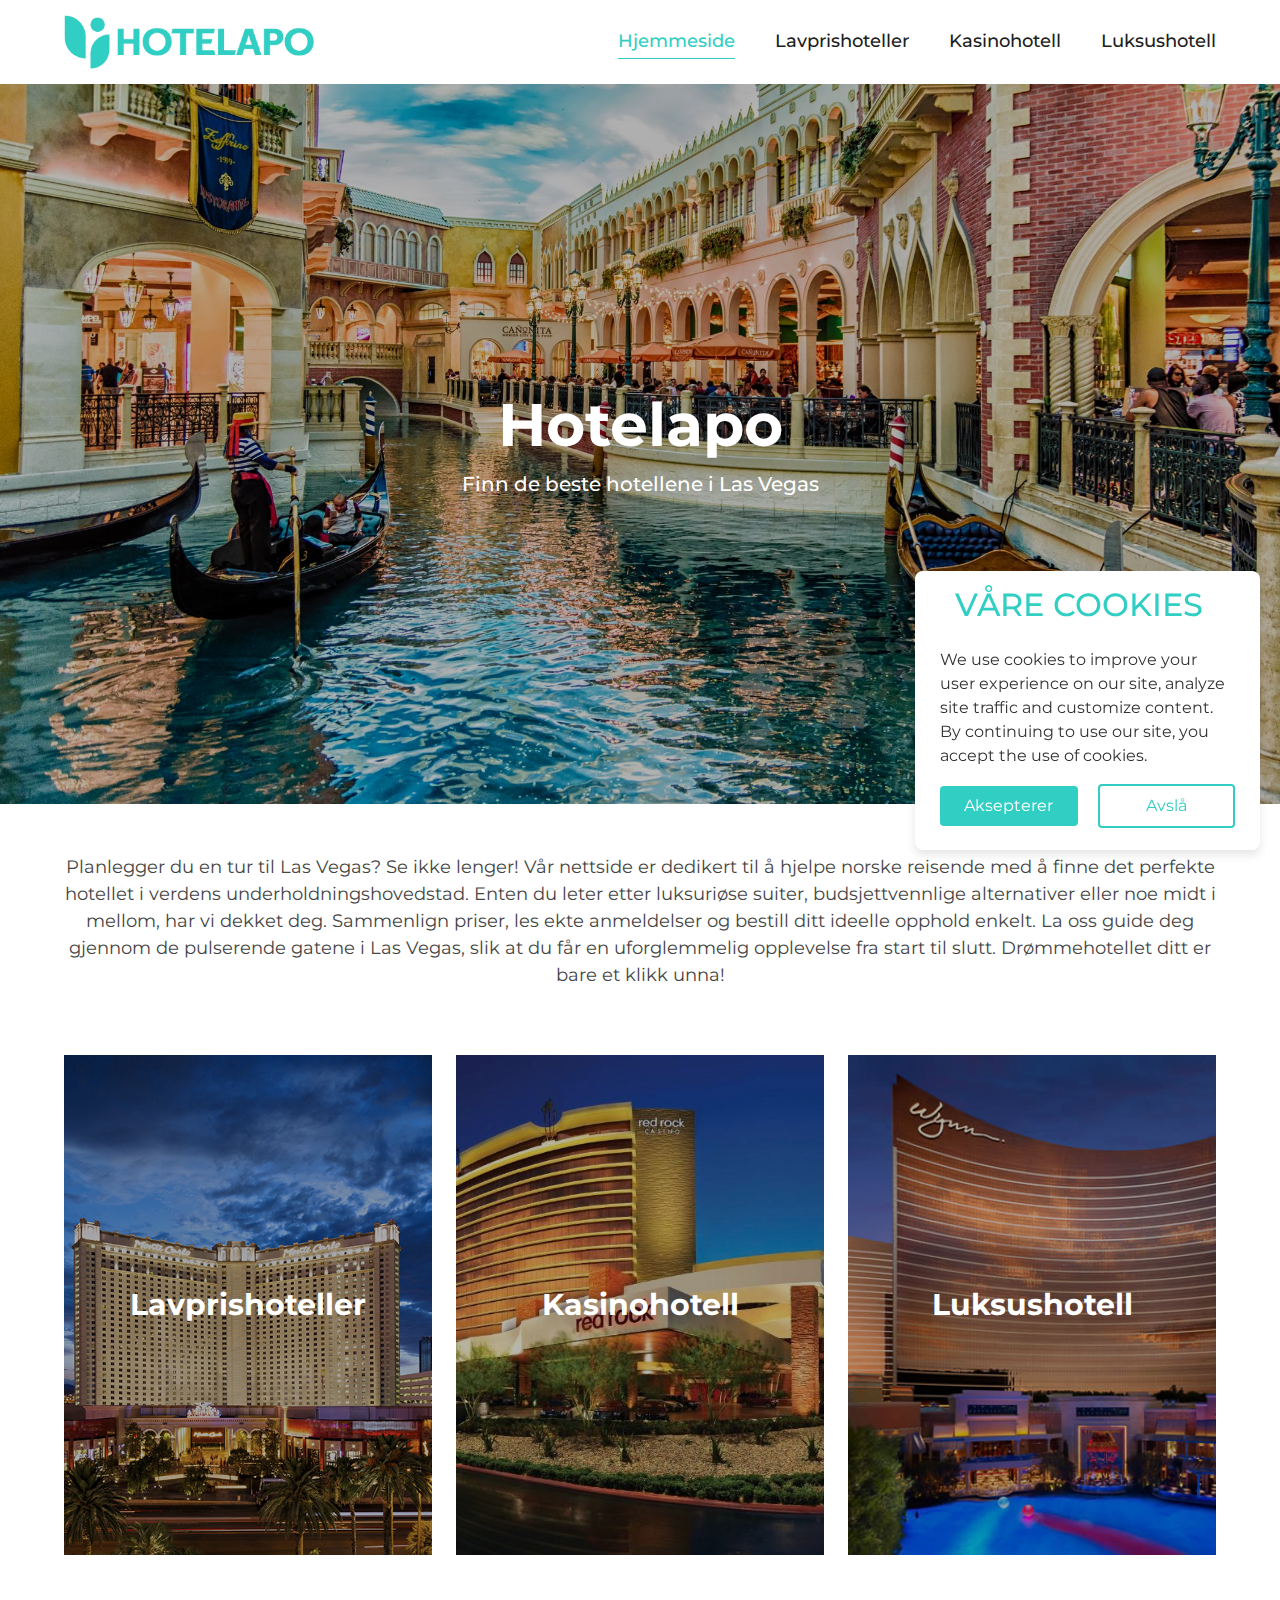
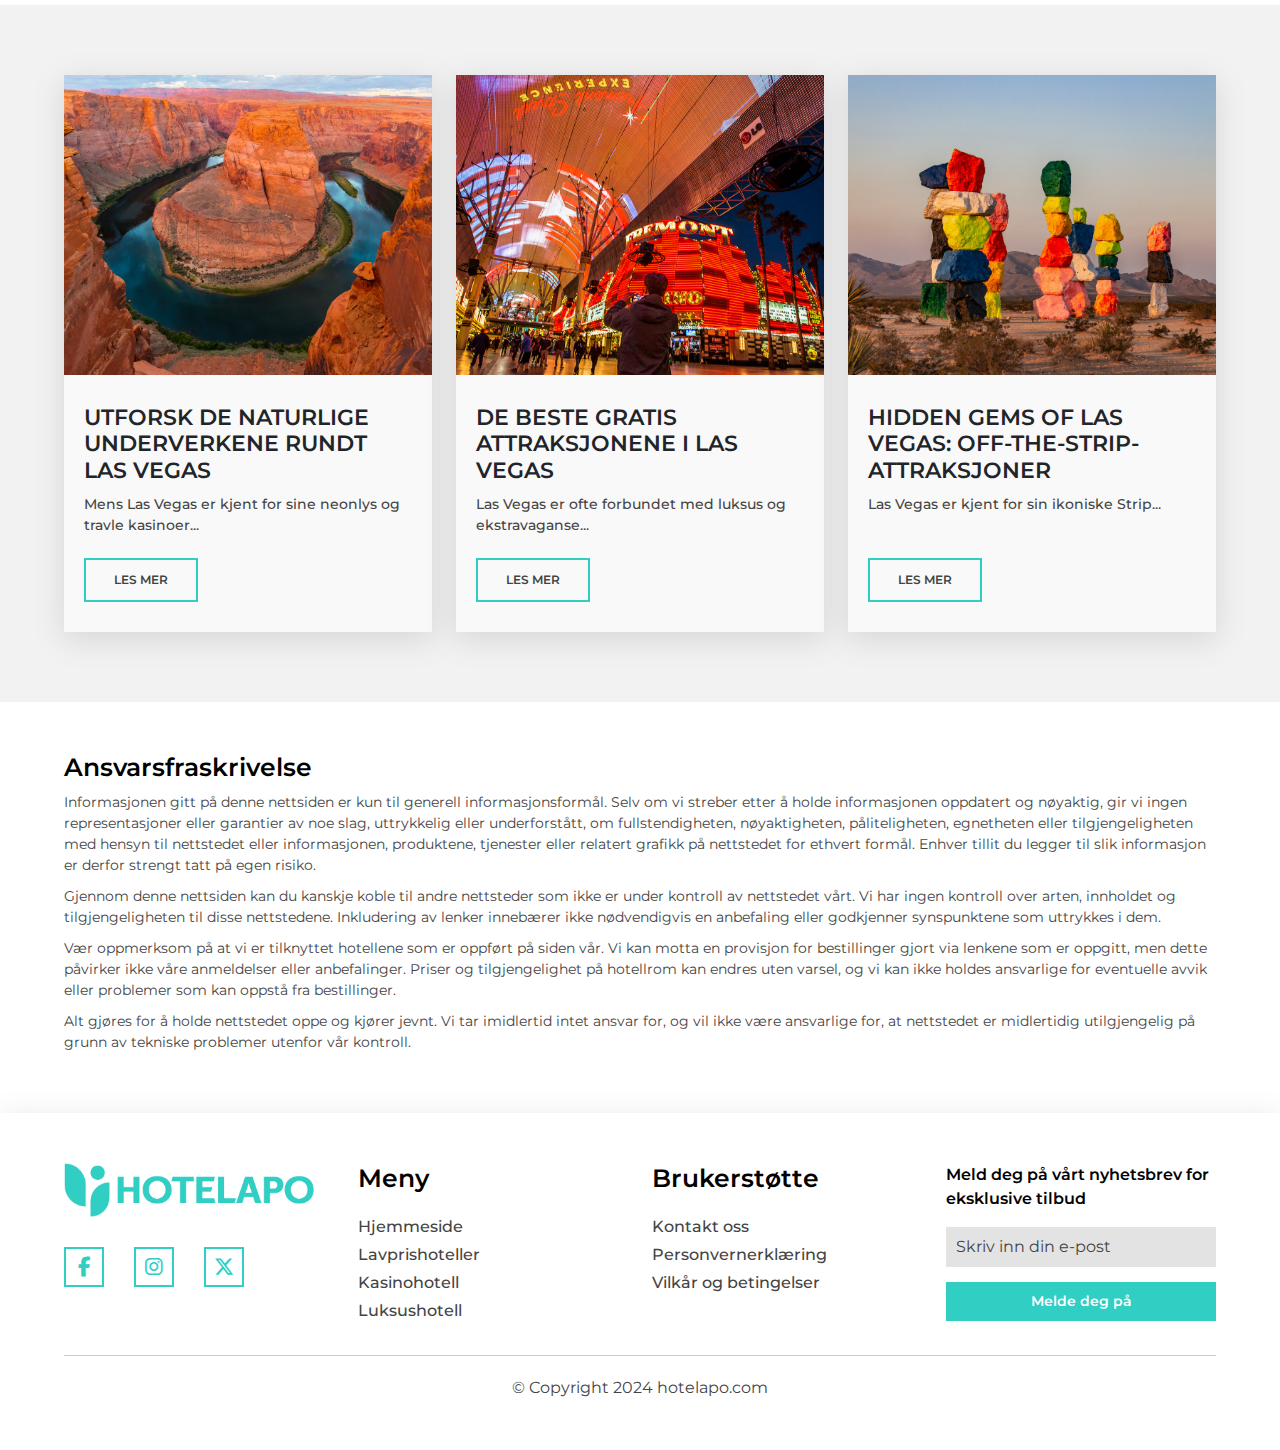
==== commit be5b67a6: "done" ====
--- a/index.html
+++ b/index.html
@@ -1,5 +1,5 @@
 <!DOCTYPE html>
-<html lang="en">
+<html lang="nn">
 <head>
     <meta charset="UTF-8">
     <meta name="viewport" content="width=device-width, initial-scale=1.0">
@@ -162,15 +162,17 @@
     <div class="link-wrap pb-50">
         <div class="container">
             <div class="row">
-                <div class="col-md-4">
-                    <div class="link-card" style="background-image: url(assets/images/link-card-1.jpg);">
-                        <a href="luksushotell.html">
+             
+                <div class="col-md-4">
+                    <div class="link-card" style="background-image: url(assets/images/link-card-3.jpg);">
+                        <a href="lavprishoteller.html">
                             <h3>
-                                Luksushotell
+                                Lavprishoteller
                             </h3>
                         </a>
                     </div>
                 </div>
+
                 <div class="col-md-4">
                     <div class="link-card" style="background-image: url(assets/images/link-card-2.jpg);">
                         <a href="kasinohotell.html">
@@ -180,11 +182,13 @@
                         </a>
                     </div>
                 </div>
-                <div class="col-md-4">
-                    <div class="link-card" style="background-image: url(assets/images/link-card-3.jpg);">
-                        <a href="lavprishoteller.html">
+             
+
+                <div class="col-md-4">
+                    <div class="link-card" style="background-image: url(assets/images/link-card-1.jpg);">
+                        <a href="luksushotell.html">
                             <h3>
-                                Lavprishoteller
+                                Luksushotell
                             </h3>
                         </a>
                     </div>
@@ -397,11 +401,16 @@
                             Meld deg på vårt nyhetsbrev for eksklusive tilbud
                         </p>
                         <form >
-                            <input type="email" placeholder="Skriv inn e-post">
+                            <input type="email" placeholder="Skriv inn din e-post">
                             <button>Melde deg på</button>
                         </form>
                     </div>
                 </div>
+            </div>
+            <div class="copy-right">
+                <p>
+                    © Copyright 2024 hotelapo.com
+                </p>
             </div>
         </div>
     </div>
--- a/assets/css/style.css
+++ b/assets/css/style.css
@@ -690,4 +690,15 @@
 }
 .privacy-wrap{
     margin: 20px 0;
+}
+.copy-right {
+    border-top: 1px solid #ccc;
+    padding-top: 20px;
+    margin-top: 30px;
+    text-align: center;
+}
+.copy-right p{
+    font-size: 1rem;
+    margin-bottom: 0;
+    color: #444;
 }--- a/assets/css/media.css
+++ b/assets/css/media.css
@@ -48,7 +48,7 @@
         font-size: 14px;
     }
     .toggle {
-        font-size: 1.5625rem;
+        font-size: 1.8rem;
         color: #000;
         line-height: normal;
         display: block;
@@ -175,10 +175,9 @@
     .banner-text p {
         word-break: break-all;
         padding: 0 20px;
-    }
-    .ptb-50 {
-        padding: 30px 0;
-    }
+        font-size: 1.24rem;
+    }
+  
     .site-heading h2 {
         font-size: 1.8rem;
         word-wrap: break-word;
